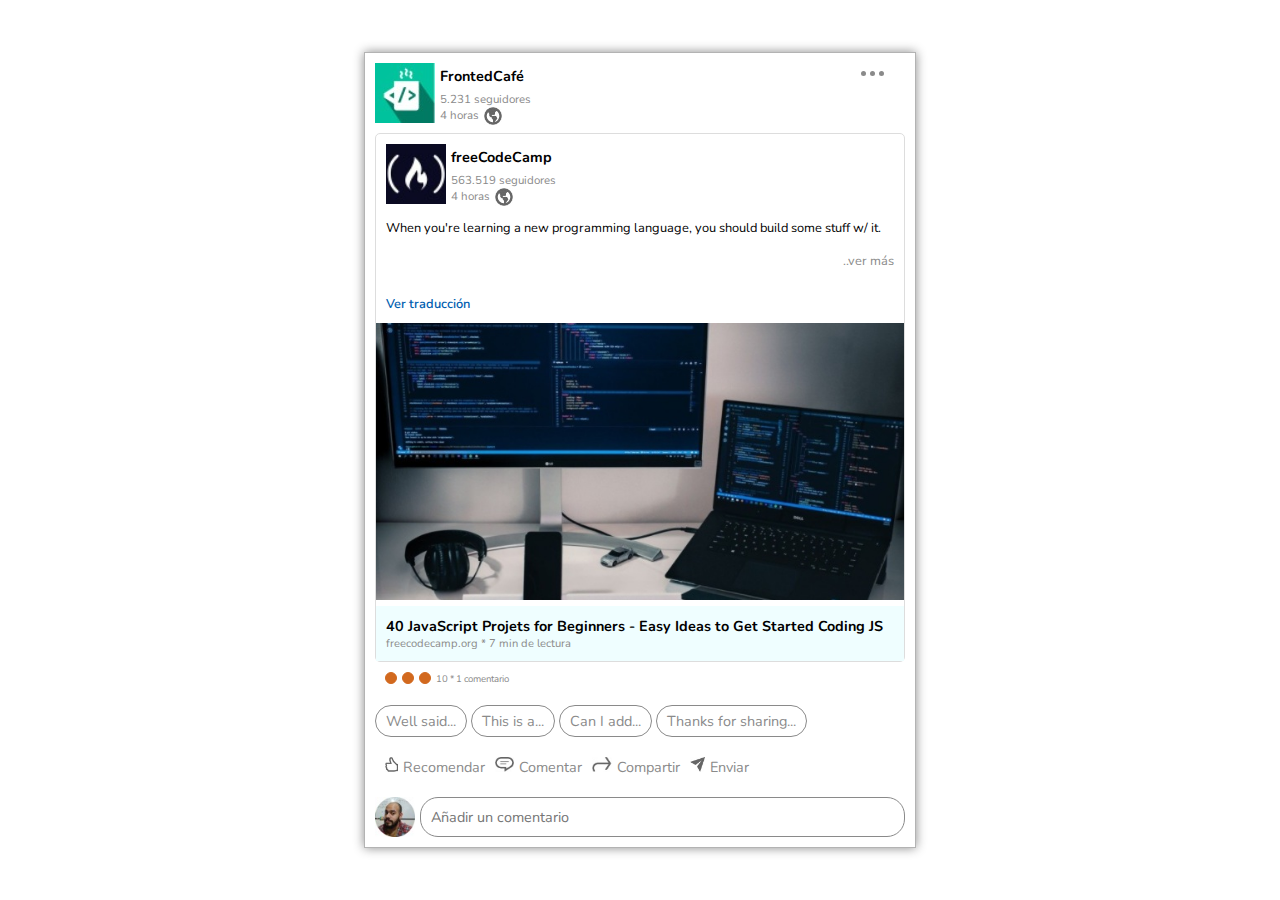
==== Tema1_HTML-CSS/ejercicio-2/index.html @ 8586d700 "Ejercicio 2 html-css" ====
<!DOCTYPE html>
<html lang="es">

<head>
    <meta charset="UTF-8">
    <meta http-equiv="X-UA-Compatible" content="IE=edge">
    <meta name="viewport" content="width=device-width, initial-scale=1.0">
    <title>Ejercicio 2</title>
    <link rel="stylesheet" href="style.css">
</head>

<body>

    <main>
        <header class="header">

            <img class="header-logoCafe" src="./img/logoCafe.jpg" alt="">

            <div class="header-text">
                <h2>FrontedCafé</h2>
                <p>5.231 seguidores</p>
                <p>4 horas <i class="header-text-world"></i></p>
            </div>

            <div class="header-opc">
                <span></span>
                <span></span>
                <span></span>
            </div>
        </header>

        <article class="post">
            <header class="post-padd">
                <div class="header">

                    <img class="header-logoCafe" src="./img/logoFreCodeCamp.jpg" alt="">

                    <div class="header-text">
                        <h2>freeCodeCamp</h2>
                        <p>563.519 seguidores</p>
                        <p>4 horas <span class="header-text-world"></span></p>
                    </div>
                </div>
                <div class="post-text">
                    <p>When you're learning a new programming language, you should build some stuff w/ it.</p>
                    <p class="post-text-see">..ver más</p>
                </div>
            </header>
            <div class="post-info">
                <p class="post-info-more">Ver traducción</p>
                <img src="./img/img-info.jpg" alt="">
                <div class="post-info-data">
                    <h2>40 JavaScript Projets for Beginners - Easy Ideas to Get Started Coding JS</h2>
                    <p>freecodecamp.org * 7 min de lectura</p>
                </div>
            </div>

        </article>

        <section class="coments">
            <span></span>
            <span></span>
            <span></span>
            <p>10 * 1 comentario</p>
        </section>

        <section class="labels">
            <button class="labels-button">Well said...</button>
            <button class="labels-button">This is a...</button>
            <button class="labels-button">Can I add...</button>
            <button class="labels-button">Thanks for sharing...</button>
        </section>

        <section class="share">
            <div class="share-action"><img src="./img/like.jpg" alt="">Recomendar</div>
            <div class="share-action"><img src="./img/coment.jpg" alt="">Comentar</div>
            <div class="share-action"><img src="./img/share.jpg" alt="">Compartir</div>
            <div class="share-action"><img src="./img/send.jpg" alt="">Enviar</div>
        </section>


        <footer class="footer">
            <img src="./img/user-logo.jpg" alt="">
            <input class="footer-input" type="text" placeholder="Añadir un comentario">
        </footer>
    </main>

</body>

</html>
---- Tema1_HTML-CSS/ejercicio-2/style.css ----
@import url('https://fonts.googleapis.com/css2?family=Nunito:wght@200;400;700&display=swap');
/*===================================
           FORMATEO DE ESTILOS
=====================================*/
:root{
    --gris: #8a8a8a;
    --gris-claro: #ddd;
    --fsize: 1.2em;
    --fcoment: 0.9em;
}
*{
    margin: 0;
    padding: 0;
    font-family: 'Nunito', sans-serif;
}
body{
    min-height: 100vh;
    display: flex;
    justify-content: center;
    align-items: center;
}
input {
    border-top-style: hidden;
    border-right-style: hidden;
    border-left-style: hidden;
    border-bottom-style: groove;
}

/*===================================
=====================================*/
main{
    padding: 10px;
    border: 1px solid rgb(179, 179, 179);
    box-shadow: 0px 0px 10px var(--gris);
    width: 530px;
}
.header{
    display: flex;
    width: 100%;
    height: 60px;
}
.header-logoCafe{
    height: 100%;
}
.header-text{
    display: flex;
    flex-direction: column;
    justify-content: space-between;
    box-sizing: border-box;
    padding-left: 5px;
    padding-top: 3px;
    height: 100%;
    width: 80%;
    font-size: 0.6em;
}
.header-text h2{
    margin-bottom: 5px;
}
.header-text p{
    display: flex;
    font-size: var(--fsize);
    color: var(--gris);
}
.header-text-world{
    background-image: url("./img/mundo.jpg");
    background-repeat: no-repeat;
    height: 18px;
    width: 18px;
    margin-left: 5px;
}
.header-opc{
    display: flex;
    cursor: pointer;
    font-size: 1em;
    margin-top: 8px;
    height: min-content;
}
.header-opc:hover span{
    background-color: black;
}
.header-opc span{
    border-radius: 100%;
    background-color: var(--gris);
    margin: 0 2px;
    height: 5px;
    width: 5px;
}

/*===================================
                POST
=====================================*/
.post{
    margin-top: 10px;
    border: 1px solid var(--gris-claro);
    border-radius: 5px;
}
.post-padd{
    padding: 10px;
}
.post-text{
    font-size: 0.8em;
    margin-top: 15px;
}
.post-text-see{
    color: var(--gris);
    margin: 15px 0;
    text-align: end;
    cursor: pointer;
}
.post-info img{
    width: 100%;
}
.post-info-more{
    margin: 0 0 10px 10px;
    color: #005eb0;
    cursor: pointer;
    font-size: 0.8em;
    font-weight: 600;
}
.post-info-data{
    padding: 10px;
    background-color: rgb(239, 254, 255);
}
.post-info-data h2{
    font-size: var(--fcoment);
}
.post-info-data p{
    color: var(--gris);
    font-size: 0.7em;
}

/*=========================================
            BOTONES, ETIQUETAS
===========================================*/

/*------------------------*/
.coments{
    display: flex;
    margin: 0 10px;
    font-size: 0.6em;
    padding: 10px 0;
    align-content: center;
    color: var(--gris);
}
.coments span{
    border: 1px solid chocolate;
    border-radius: 10px;
    background-color: chocolate;
    height: 10px;
    width: 10px;
    margin-right: 5px;
}
/*------------------------*/
.labels{
    margin-top: 10px;
}
.labels-button{
    background-color: rgba(255, 255, 255, 0);
    padding: 5px 10px;
    border: 1px solid var(--gris);
    border-radius: 20px;
    font-size: var(--fcoment);
    color: var(--gris);
    cursor: pointer;
}
/*------------------------*/
.share{
    display: flex;
    font-size: var(--fcoment);
    color: var(--gris);
    margin: 20px 0;
}
.share-action{
    margin-left: 5px;
}
.share-action:hover{
    color: rgb(61, 61, 255);
    cursor: pointer;
}
.share-action img{
    height: 15px;
    margin: 0px 5px;
}

/*===================================
            INPUT COMENTARIO
=====================================*/

.footer{
    display: flex;
    margin-top: 10px;
}
.footer img{
    height: 40px;
    margin-right: 5px;
}
.footer-input{
    width: 100%;
    border: 1px solid var(--gris);
    border-radius: 18px;
    font-size: var(--fcoment);
    padding: 0 10px;
}
.footer-input:focus{
    outline: none;
}
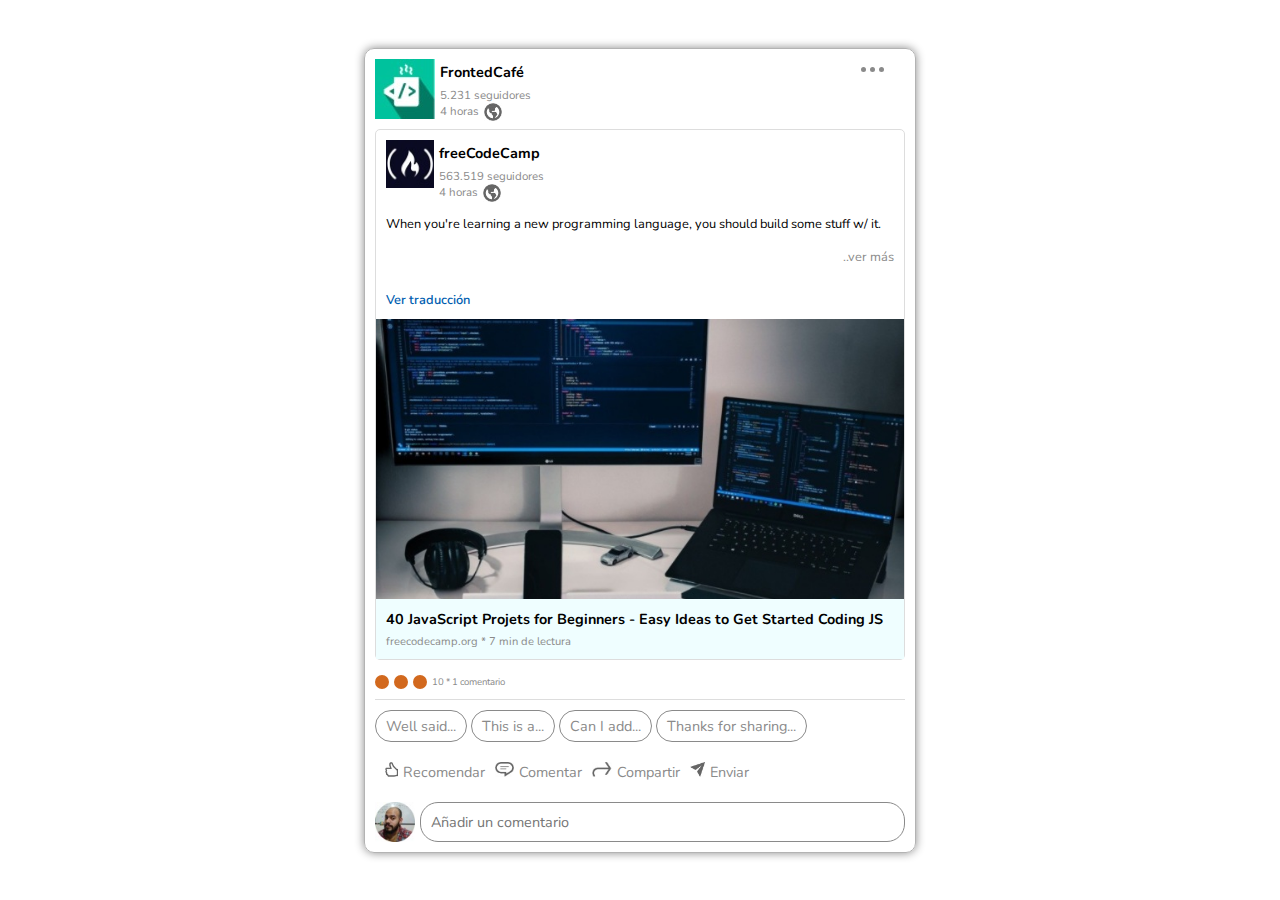
==== commit 573bfe9e: "Correcciones de diseño" ====
--- a/Tema1_HTML-CSS/ejercicio-2/index.html
+++ b/Tema1_HTML-CSS/ejercicio-2/index.html
@@ -33,7 +33,7 @@
             <header class="post-padd">
                 <div class="header">
 
-                    <img class="header-logoCafe" src="./img/logoFreCodeCamp.jpg" alt="">
+                    <img class="header-logoCafe logoCafe" src="./img/logoFreCodeCamp.jpg" alt="">
 
                     <div class="header-text">
                         <h2>freeCodeCamp</h2>
@@ -48,7 +48,9 @@
             </header>
             <div class="post-info">
                 <p class="post-info-more">Ver traducción</p>
-                <img src="./img/img-info.jpg" alt="">
+                <figure class="post-info-img">
+                    <img src="./img/img-info.jpg" alt="">
+                </figure>
                 <div class="post-info-data">
                     <h2>40 JavaScript Projets for Beginners - Easy Ideas to Get Started Coding JS</h2>
                     <p>freecodecamp.org * 7 min de lectura</p>
--- a/Tema1_HTML-CSS/ejercicio-2/style.css
+++ b/Tema1_HTML-CSS/ejercicio-2/style.css
@@ -29,8 +29,10 @@
 /*===================================
 =====================================*/
 main{
+    margin: 20px 0 20px 0;
     padding: 10px;
     border: 1px solid rgb(179, 179, 179);
+    border-radius: 10px;
     box-shadow: 0px 0px 10px var(--gris);
     width: 530px;
 }
@@ -89,6 +91,9 @@
 /*===================================
                 POST
 =====================================*/
+.logoCafe{
+    height: 80%;
+}
 .post{
     margin-top: 10px;
     border: 1px solid var(--gris-claro);
@@ -107,7 +112,12 @@
     text-align: end;
     cursor: pointer;
 }
-.post-info img{
+.post-info-img{
+    height: 280px;
+    width: 528px;
+}
+.post-info-img img{
+    height: 100%;
     width: 100%;
 }
 .post-info-more{
@@ -127,6 +137,7 @@
 .post-info-data p{
     color: var(--gris);
     font-size: 0.7em;
+    margin-top: 5px;
 }
 
 /*=========================================
@@ -136,14 +147,14 @@
 /*------------------------*/
 .coments{
     display: flex;
-    margin: 0 10px;
     font-size: 0.6em;
-    padding: 10px 0;
     align-content: center;
     color: var(--gris);
+    padding: 15px 0 10px 0;
+    border-bottom: 1px solid var(--gris-claro);
 }
 .coments span{
-    border: 1px solid chocolate;
+    border: 2px solid chocolate;
     border-radius: 10px;
     background-color: chocolate;
     height: 10px;
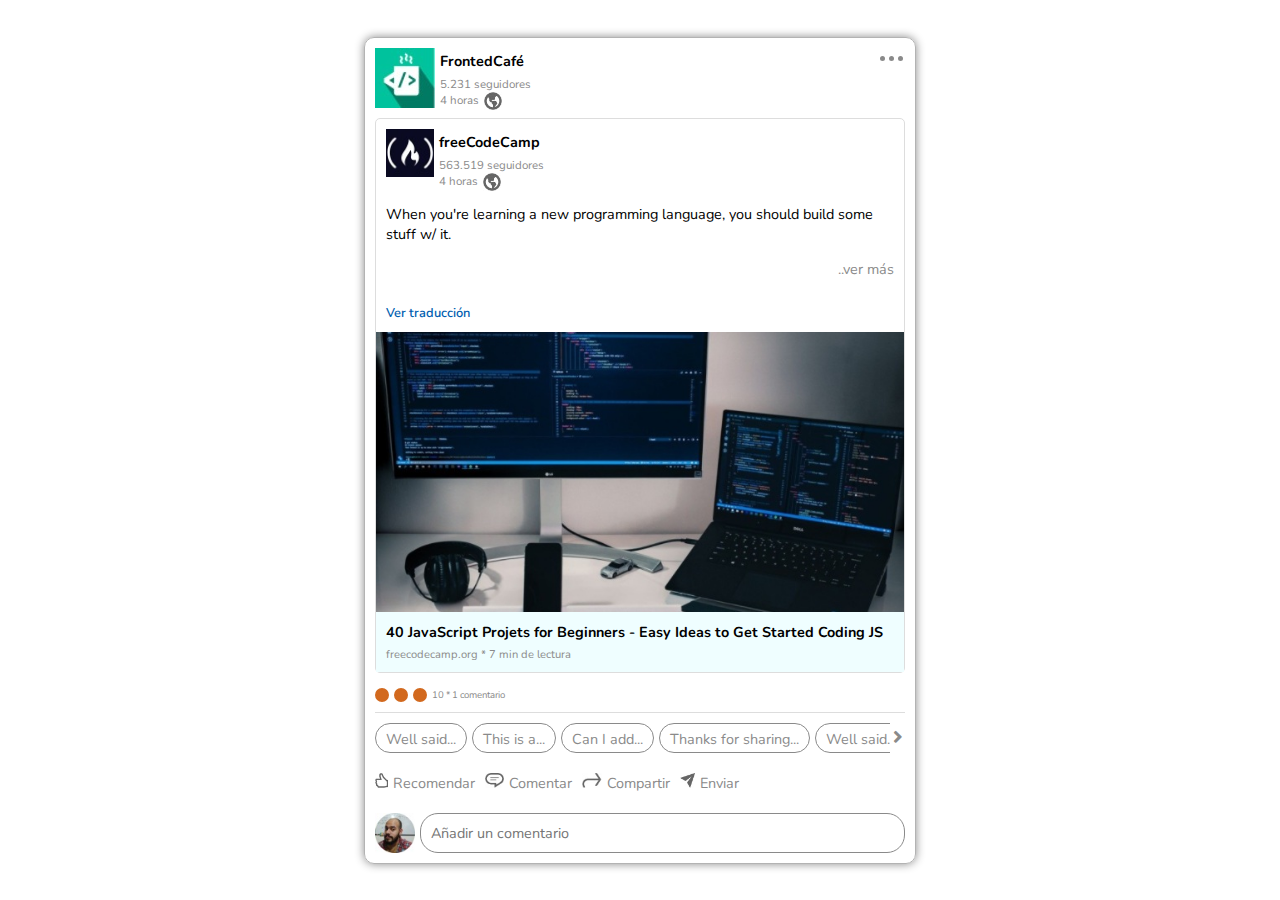
==== commit b61f932b: "agregados ejercicios Tema 2" ====
--- a/Tema1_HTML-CSS/ejercicio-2/index.html
+++ b/Tema1_HTML-CSS/ejercicio-2/index.html
@@ -7,6 +7,8 @@
     <meta name="viewport" content="width=device-width, initial-scale=1.0">
     <title>Ejercicio 2</title>
     <link rel="stylesheet" href="style.css">
+
+    <link rel="stylesheet" href="https://cdnjs.cloudflare.com/ajax/libs/font-awesome/5.14.0/css/all.css">
 </head>
 
 <body>
@@ -27,6 +29,7 @@
                 <span></span>
                 <span></span>
             </div>
+
         </header>
 
         <article class="post">
@@ -67,10 +70,30 @@
         </section>
 
         <section class="labels">
-            <button class="labels-button">Well said...</button>
-            <button class="labels-button">This is a...</button>
-            <button class="labels-button">Can I add...</button>
-            <button class="labels-button">Thanks for sharing...</button>
+            <button role="button" id="button-left" class="button-left">
+                <span><i class="fas fa-angle-left"></i></span>
+            </button>
+            <div class="labels-tag">
+                <button class="labels-tag-button">Well said...</button>
+                <button class="labels-tag-button">This is a...</button>
+                <button class="labels-tag-button">Can I add...</button>
+                <button class="labels-tag-button">Thanks for sharing...</button>
+                <button class="labels-tag-button">Well said...</button>
+                <button class="labels-tag-button">This is a...</button>
+                <button class="labels-tag-button">Can I add...</button>
+                <button class="labels-tag-button">Thanks for sharing...</button>
+                <button class="labels-tag-button">Well said...</button>
+                <button class="labels-tag-button">This is a...</button>
+                <button class="labels-tag-button">Can I add...</button>
+                <button class="labels-tag-button">Thanks for sharing...</button>
+                <button class="labels-tag-button">Well said...</button>
+                <button class="labels-tag-button">This is a...</button>
+                <button class="labels-tag-button">Can I add...</button>
+                <button class="labels-tag-button">Thanks for sharing...</button>
+            </div>
+            <button role="button" id="button-right" class="button-right">
+                <span><i class="fas fa-angle-right"></i></span>
+            </button>
         </section>
 
         <section class="share">
@@ -87,6 +110,7 @@
         </footer>
     </main>
 
+    <script src="app.js"></script>
 </body>
 
 </html>--- a/Tema1_HTML-CSS/ejercicio-2/style.css
+++ b/Tema1_HTML-CSS/ejercicio-2/style.css
@@ -5,6 +5,7 @@
 :root{
     --gris: #8a8a8a;
     --gris-claro: #ddd;
+    --azul: #005eb0;
     --fsize: 1.2em;
     --fcoment: 0.9em;
 }
@@ -52,7 +53,7 @@
     padding-left: 5px;
     padding-top: 3px;
     height: 100%;
-    width: 80%;
+    width: 100%;
     font-size: 0.6em;
 }
 .header-text h2{
@@ -103,7 +104,7 @@
     padding: 10px;
 }
 .post-text{
-    font-size: 0.8em;
+    font-size: 0.9em;
     margin-top: 15px;
 }
 .post-text-see{
@@ -122,10 +123,11 @@
 }
 .post-info-more{
     margin: 0 0 10px 10px;
-    color: #005eb0;
+    color: var(--azul);
     cursor: pointer;
     font-size: 0.8em;
     font-weight: 600;
+	width: 87px;
 }
 .post-info-data{
     padding: 10px;
@@ -163,17 +165,62 @@
 }
 /*------------------------*/
 .labels{
+    position: relative;
     margin-top: 10px;
-}
-.labels-button{
+    display: flex;
+    align-items: center;
+    flex-direction: row;
+    flex-wrap: nowrap;
+    overflow: hidden;
+}
+.labels-tag{
+    display: flex;
+    flex-direction: row;
+    flex-wrap: nowrap;
+    overflow: hidden;
+    scroll-behavior: smooth;
+}
+.labels-tag-button{
+    margin-right: 5px;
+    height: 30px;
+    min-width: max-content;
+    padding: 5px 10px;
     background-color: rgba(255, 255, 255, 0);
-    padding: 5px 10px;
     border: 1px solid var(--gris);
     border-radius: 20px;
     font-size: var(--fcoment);
     color: var(--gris);
     cursor: pointer;
 }
+.active{
+    background-color: var(--azul);
+    border-color: var(--azul);
+    color: rgb(234, 234, 234);
+}
+.labels-tag-button:hover{
+	background-color: #1a7bd0;
+	border-color: #1a7bd0;
+	color: #FFF;
+}
+.labels .button-left, .labels .button-right{
+    position: absolute;
+    font-size: var(--fsize);
+    height: 100%;
+    width: 15px;
+    border: none;
+    background-color: #ffffff;
+    color: var(--gris);
+    cursor: pointer;
+}
+.labels .button-left:hover, .labels .button-right:hover{
+    color: black;
+}
+.labels .button-left{
+    left: 0;
+}
+.labels .button-right{
+    right: 0;
+}
 /*------------------------*/
 .share{
     display: flex;
@@ -182,7 +229,7 @@
     margin: 20px 0;
 }
 .share-action{
-    margin-left: 5px;
+    margin-right: 10px;
 }
 .share-action:hover{
     color: rgb(61, 61, 255);
@@ -190,7 +237,7 @@
 }
 .share-action img{
     height: 15px;
-    margin: 0px 5px;
+    margin-right: 5px;
 }
 
 /*===================================
@@ -204,6 +251,7 @@
 .footer img{
     height: 40px;
     margin-right: 5px;
+	cursor: pointer;
 }
 .footer-input{
     width: 100%;
